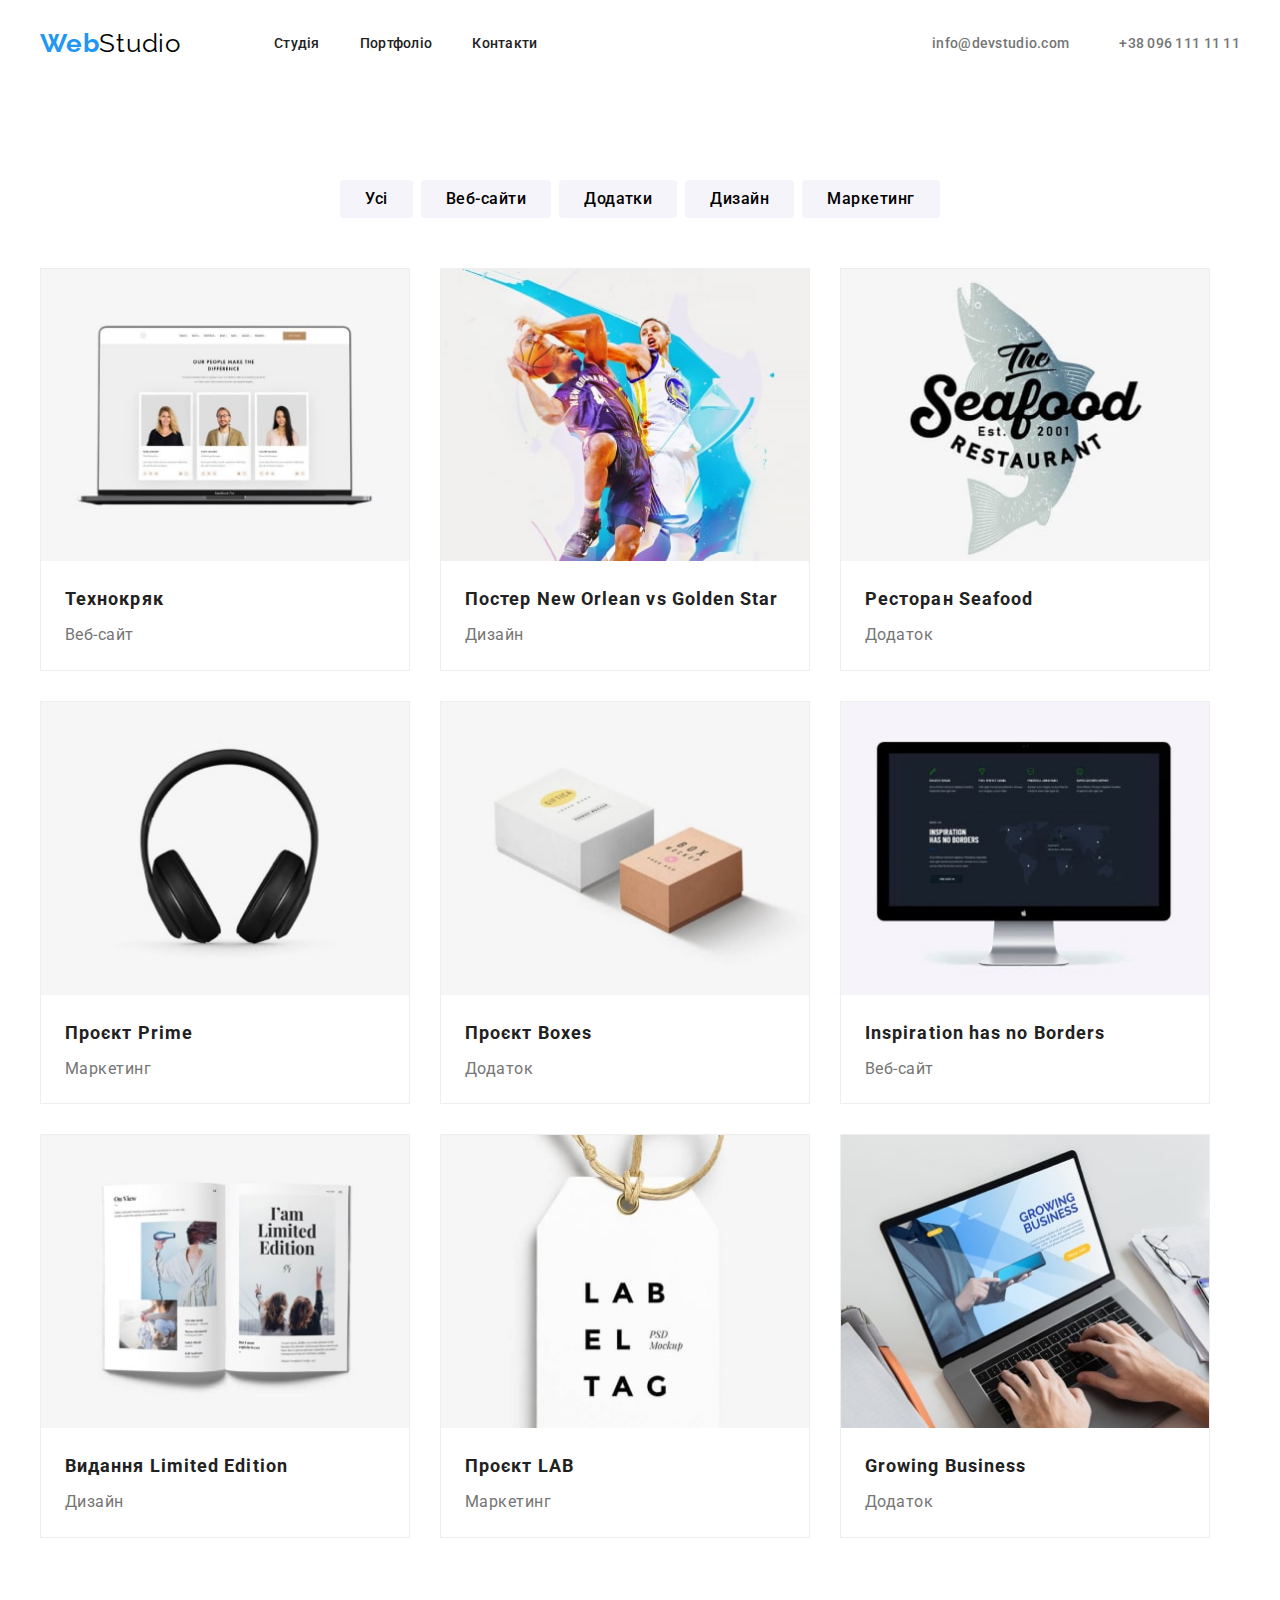
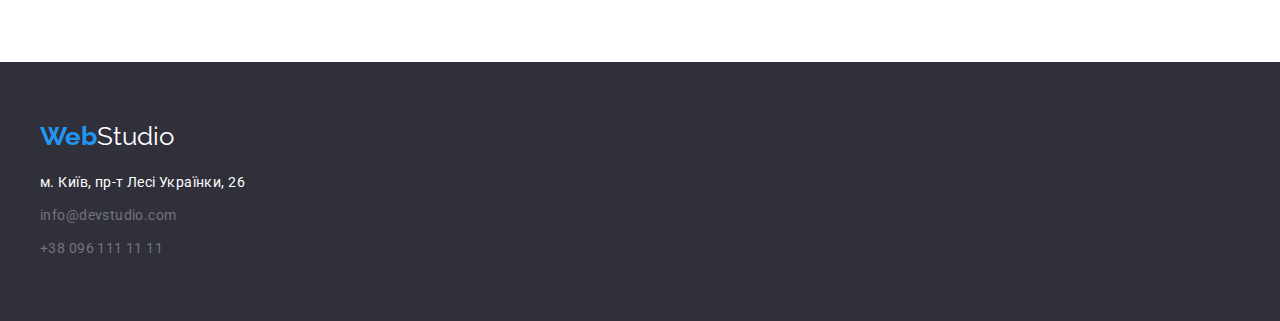
==== portfolio.html @ 76a01868 "Initial commit" ====
<!DOCTYPE html>
<html lang="uk">

<head>
	<meta charset="UTF-8">
	<meta http-equiv="X-UA-Compatible" content="IE=edge">
	<meta name="viewport" content="width=device-width, initial-scale=1.0">
	<title>WebStudio</title>
	<link rel="preconnect" href="https://fonts.googleapis.com">
	<link rel="preconnect" href="https://fonts.gstatic.com" crossorigin>
	<link
		href="https://fonts.googleapis.com/css2?family=Oleo+Script&family=Raleway:wght@700&family=Roboto:wght@400;500;700;900&display=swap"
		rel="stylesheet">
	<link rel="stylesheet" href="https://cdnjs.cloudflare.com/ajax/libs/modern-normalize/1.1.0/modern-normalize.min.css">
	<link rel="stylesheet" href="./css/style.css">
</head>

<body>
	<header class="header">
		<div class="container">
			<nav class="menu">
				<a class="menu-logo" href="#">
					<span class="menu-web">Web</span>Studio
				</a>
				<ul class="menu-list list">
					<li class="link"> <a href="./index.html" class="menu-link active">Студія</a></li>
					<li class="link"> <a href="./portfolio.html" class="menu-link">Портфоліо</a></li>
					<li class="link"> <a href="" class="menu-link">Контакти</a></li>
				</ul>
				<ul class="contact-list list">
					<li class="contact"><a class="contact-link" href="mailto:info@devstudio.com">info@devstudio.com</a></li>
					<li class="contact"><a class="contact-link" href="tel:+380961111111">+38 096 111 11 11</a></li>
				</ul>
			</nav>
		</div>
	</header>

	<main>
		<section class="portfolio">
			<div class="container">
				<ul class="portfolio-nav list">
					<li class="btn-link"><button class="portfolio-btn" type="button">
							Усі
						</button>
					</li>
					<li class="btn-link">
						<button class="portfolio-btn" type="button">
							Веб-сайти
						</button>
					</li>
					<li class="btn-link">
						<button class="portfolio-btn" type="button">
							Додатки
						</button>
					</li>
					<li class="btn-link">
						<button class="portfolio-btn" type="button">
							Дизайн
						</button>
					</li>
					<li class="btn-link">
						<button class="portfolio-btn" type="button">
							Маркетинг
						</button>
					</li>
				</ul>
				<ul class="portfolio-projects list">
					<li class="portfolio-link">
						<a href="">
							<img src="./image/portfolio/img1.jpg" alt="сайт">
							<h3 class="portfolio-title">
								Технокряк
							</h3>
							<p class="portfolio-text">
								Веб-сайт
							</p>
						</a>
					</li>
					<li class="portfolio-link">
						<a href="">
							<img src="./image/portfolio/img2.jpg" alt="сайт">
							<h3 class="portfolio-title">
								Постер New Orlean vs Golden Star
							</h3>
							<p class="portfolio-text">
								Дизайн
							</p>
						</a>
					</li>
					<li class="portfolio-link">
						<a href="">
							<img src="./image/portfolio/img3.jpg" alt="сайт">
							<h3 class="portfolio-title">
								Ресторан Seafood
							</h3>
							<p class="portfolio-text">
								Додаток
							</p>
						</a>
					</li>
					<li class="portfolio-link">
						<a href="">
							<img src="./image/portfolio/img4.jpg" alt="сайт">
							<h3 class="portfolio-title">
								Проєкт Prime
							</h3>
							<p class="portfolio-text">
								Маркетинг
							</p>
						</a>
					</li>
					<li class="portfolio-link">
						<a href="">
							<img src="./image/portfolio/img5.jpg" alt="сайт">
							<h3 class="portfolio-title">
								Проєкт Boxes
							</h3>
							<p class="portfolio-text">
								Додаток
							</p>
						</a>
					</li>
					<li class="portfolio-link">
						<a href="">
							<img src="./image/portfolio/img6.jpg" alt="сайт">
							<h3 class="portfolio-title">
								Inspiration has no Borders
							</h3>
							<p class="portfolio-text">
								Веб-сайт
							</p>
						</a>
					</li>
					<li class="portfolio-link">
						<a href="">
							<img src="./image/portfolio/img7.jpg" alt="сайт">
							<h3 class="portfolio-title">
								Видання Limited Edition
							</h3>
							<p class="portfolio-text">
								Дизайн
							</p>
						</a>
					</li>
					<li class="portfolio-link">
						<a href="">
							<img src="./image/portfolio/img8.jpg" alt="сайт">
							<h3 class="portfolio-title">
								Проєкт LAB
							</h3>
							<p class="portfolio-text">
								Маркетинг
							</p>
						</a>
					</li>
					<li class="portfolio-link">
						<a href="">
							<img src="./image/portfolio/img9.jpg" alt="сайт">
							<h3 class="portfolio-title">
								Growing Business
							</h3>
							<p class="portfolio-text">
								Додаток
							</p>
						</a>
					</li>
				</ul>
			</div>
		</section>
	</main>

	<footer>
		<div class="container">
			<a class="footer-logo" href="#">
				<span class="menu-web">Web</span>Studio
			</a>
			<address class="info">
				<ul class="info-list list">
					<li class="info-box"><a class="info-link address" href="#">м. Київ, пр-т Лесі Українки, 26</a></li>
					<li class="info-box"><a class="info-link" href="mailto:info@devstudio.com">info@devstudio.com</a></li>
					<li class="info-box"><a class="info-link" href="tel:+380961111111">+38 096 111 11 11</a></li>
				</ul>
			</address>
		</div>
	</footer>
</body>

</html>
---- css/style.css ----
/* основной цвет   #212121 */
/* вторичный цвет #757575 */
/* доп цвет #FFFFFF и  #FFFFFF99 60% */
/* акцент #2196F3 */

:root {
	--global-color: #212121;
	--focus-color: #2196F3;
	--second-color: #757575;
	--white-text-color: #ffffff;
}

body {
	font-family: 'Roboto', sans-serif;
	background: #FFFFFF;
	font-size: 14px;
	color: var(--global-color);
}

.container {
	width: 1230px;
	margin: 0 auto;
	padding: 0 15px 0 15px;
}

.list {
	list-style-type: none;
}

h1,
h2,
h3,
h4,
ul,
p {
	padding: 0;
	margin: 0;
	border: 0;
}
a {
	text-decoration: none;
	color: var(--global-color);
}

button {
	border:none;
	cursor: pointer;
}

:focus {
	outline: none;
}

.button {
	display: inline-block;
	border-radius: 4px;

	background-color: var(--focus-color);
	color: var(--white-text-color);
	font-family: inherit;
}

.active {
	color: var(--focus-color);
}

img {
	display: block;
	max-width: 100%;
	height: auto;
}

/* ---------header -----------*/



.menu {
	display: flex;
	align-items: center;
}

.menu-logo {
	font-family: 'Raleway', sans-serif;
	color: #000000;
	font-size: 26px;
	letter-spacing: 0.03em;
	line-height: 1.2;
}

.menu-web {
	color: var(--focus-color);
	font-weight: 700;
}

.menu-list {
	display: flex;
	margin-left: 93px;
}

.menu-link {
	display: block;
	padding-top: 32px;
	padding-bottom: 32px;

	font-weight: 500;
	line-height: 1.6;
	letter-spacing: 0.02em;
	color: var(--global-color);
}


.link:not(:last-child) {
	margin-right: 40px;
}

.menu-link:hover,
.menu-link:focus  {
	color: var(--focus-color);
}

.contact-list {
	display: flex;
	margin-left: auto;
}

.contact:not(:last-child) {
	margin-right: 50px;
}

.contact-link {
	display: block;
	padding-top: 32px;
	padding-bottom: 32px;

	font-weight: 500;
	color: var(--second-color);
	letter-spacing: 0.02em;
}

.contact-link:hover,
.contact-link:focus {
	color: var(--focus-color);
}


/* --------hero------ */


.hero {
	padding-top: 200px;
	padding-bottom: 200px;
	text-align: center;

	outline: 1px solid #188CE8;
	background: #2F303A;
}

.hero-title {
	margin-bottom: 30px;

	text-transform: uppercase;
	font-weight: 900;
	font-size: 44px;
	line-height: 1.4;
	letter-spacing: 0.06em;
	color: var(--white-text-color);
}

.hero-btn {
	padding: 10px 32px;
	min-width: 216px;
	
	font-weight: 700;
	font-size: 16px;
	line-height: 1.8;
	letter-spacing: 0.06em;
	box-shadow: 0px 4px 4px rgba(0, 0, 0, 0.15);
}

.hero-btn:hover,
.hero-btn:focus {
	background-color: #188CE8;
}



/*--------- projects -----------*/

.projects {
	padding-top: 94px;
}


.section-title {
margin-bottom:  50px;
text-align: center;

	font-weight: 700;
	font-size: 36px;
	line-height: 1.2;
	letter-spacing: 0.03em;
}

.hidden {
	position: absolute;
	width: 1px;
	height: 1px;
	margin: -1px;
	border: 0;
	padding: 0;
	white-space: nowrap;
	clip-path: inset(100%);
	clip: rect(0 0 0 0);
	overflow: hidden;
}

.work {
	padding: 94px 0;
}

.projects-list {
	display: flex;
}

.projects-link:not(:last-child) {
	margin-right: 30px;
}

.project-title {
margin-bottom: 10px;

	font-weight: 700;
	line-height: 1.1;
	letter-spacing: 0.03em;
	text-transform: uppercase;
}

.project-text {
	line-height: 1.7;
	letter-spacing: 0.03em;
	color:var(--second-color);
}

.projects-foto {
	display: flex;
	justify-content: space-between;
}


/*------- team ---------*/

.team {
	padding: 94px 0;
	background-color: #F5F4FA;
}

.team-list {
	display: flex;
	justify-content: space-between;
}

.team-link {
	box-shadow: 0px 1px 3px rgba(0, 0, 0, 0.12), 0px 1px 1px rgba(0, 0, 0, 0.14), 0px 2px 1px rgba(0, 0, 0, 0.2);
	border-radius: 0px 0px 4px 4px;
}

.team-title {
	padding: 30px 0 10px;
	text-align: center;

	font-weight: 500;
	font-size: 16px;
	line-height: 1.2;
	letter-spacing: 0.03em;
}

.team-text {
	text-align: center;
	padding-bottom:  30px;

	font-size: 16px;
	line-height: 1.2;
	letter-spacing: 0.03em;

	color: var(--second-color);
}



/* -----------footer -------------- */

footer {
	background: #2F303A;
	padding-top: 60px;
	padding-bottom: 60px;
}

.footer-logo {
	font-family: 'Raleway', sans-serif;
	font-size: 26px;

	color: var(--white-text-color);
}


.info-link {
	font-family: 'Roboto';
	font-style: normal;
	font-size: 14px;
	line-height: 1.7;
	letter-spacing: 0.03em;

	color: var(--second-color);
}

.info {
	margin-top: 20px;
}

.info a:hover,
.info a:focus {
	color: var(--focus-color);
}

.address {
	color: var(--white-text-color);
}

.info-box:not(:last-child) {
	margin-bottom: 9px;
}




/*--------- PORTFOLIO -------------*/



.portfolio {
	padding-top: 94px;
	padding-bottom: 94px;
}

.portfolio-nav {
	display: flex;
	justify-content: center;
	margin-bottom: 50px;
}

.btn-link:not(:last-child) {
	margin-right: 8px;
}

.portfolio-btn {
	display: inline-block;
	padding: 6px 25px;

	font-family: inherit;
	font-weight: 500;
	font-size: 16px;
	line-height: 1.6;
	letter-spacing: 0.03em;
	border-radius: 4px;
	cursor: pointer;

	background: #F5F4FA;
}

.portfolio-btn:hover,
.portfolio-btn:focus {
	background: var(--focus-color);
	color: var(--white-text-color);
}


.portfolio-projects {
	display: flex;
	flex-wrap: wrap;
}

.portfolio-link {
	width: 370px;
	margin-bottom: 30px;

	border: 1px solid #EEEEEE;
}

.portfolio-link:not(:last-child) {
	margin-right: 30px;
}

.portfolio-title {
	padding: 20px 24px 4px;

	font-weight: 700;
	font-size: 18px;
	line-height: 2;
	letter-spacing: 0.06em;
}

.portfolio-text {
	padding: 0 24px 20px;

	font-size: 16px;
	line-height: 1.8;
	letter-spacing: 0.03em;
	color: var(--second-color);
}
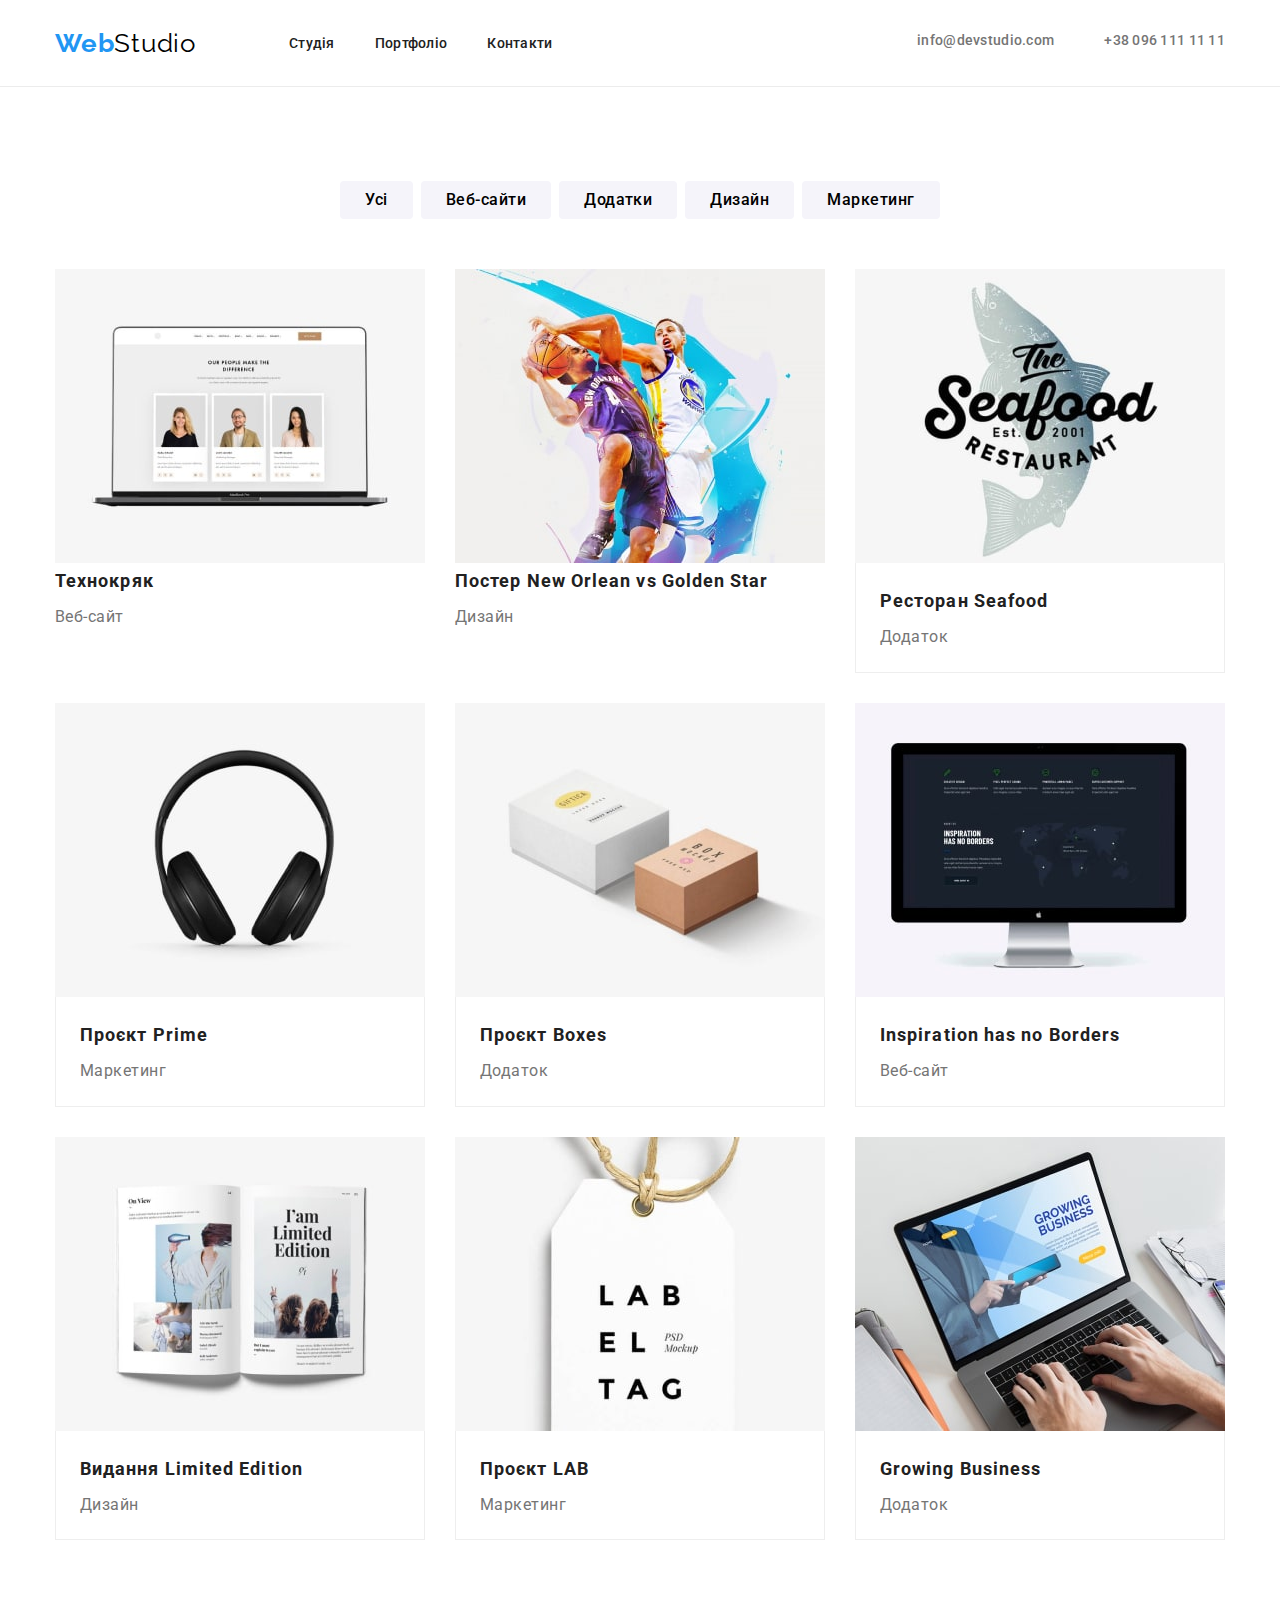
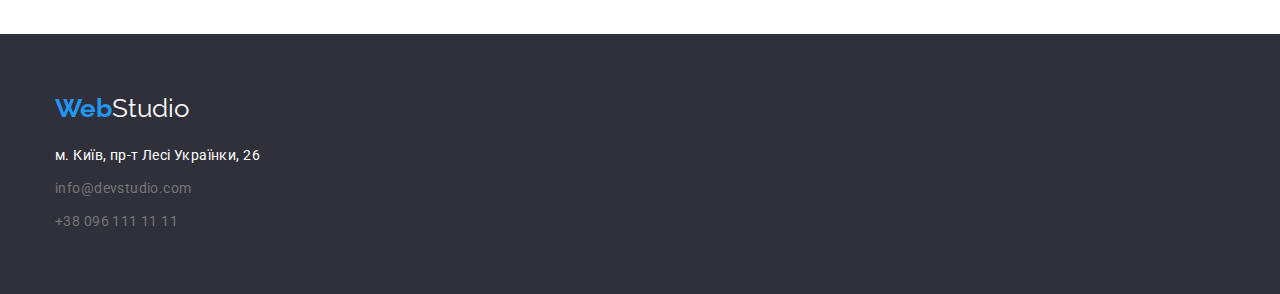
==== commit c3c0b0d2: "edits" ====
--- a/portfolio.html
+++ b/portfolio.html
@@ -17,7 +17,7 @@
 
 <body>
 	<header class="header">
-		<div class="container">
+		<div class="container headr-box">
 			<nav class="menu">
 				<a class="menu-logo" href="#">
 					<span class="menu-web">Web</span>Studio
@@ -27,11 +27,11 @@
 					<li class="link"> <a href="./portfolio.html" class="menu-link">Портфоліо</a></li>
 					<li class="link"> <a href="" class="menu-link">Контакти</a></li>
 				</ul>
-				<ul class="contact-list list">
-					<li class="contact"><a class="contact-link" href="mailto:info@devstudio.com">info@devstudio.com</a></li>
-					<li class="contact"><a class="contact-link" href="tel:+380961111111">+38 096 111 11 11</a></li>
-				</ul>
 			</nav>
+			<ul class="contact-list list">
+				<li class="contact"><a class="contact-link" href="mailto:info@devstudio.com">info@devstudio.com</a></li>
+				<li class="contact"><a class="contact-link" href="tel:+380961111111">+38 096 111 11 11</a></li>
+			</ul>
 		</div>
 	</header>
 
@@ -90,78 +90,92 @@
 					<li class="portfolio-link">
 						<a href="">
 							<img src="./image/portfolio/img3.jpg" alt="сайт">
-							<h3 class="portfolio-title">
-								Ресторан Seafood
-							</h3>
-							<p class="portfolio-text">
-								Додаток
-							</p>
+							<div class="box-content">
+								<h3 class="portfolio-title">
+									Ресторан Seafood
+								</h3>
+								<p class="portfolio-text">
+									Додаток
+								</p>
+							</div>
 						</a>
 					</li>
 					<li class="portfolio-link">
 						<a href="">
 							<img src="./image/portfolio/img4.jpg" alt="сайт">
-							<h3 class="portfolio-title">
-								Проєкт Prime
-							</h3>
-							<p class="portfolio-text">
-								Маркетинг
-							</p>
+							<div class="box-content">
+								<h3 class="portfolio-title">
+									Проєкт Prime
+								</h3>
+								<p class="portfolio-text">
+									Маркетинг
+								</p>
+							</div>
 						</a>
 					</li>
 					<li class="portfolio-link">
 						<a href="">
 							<img src="./image/portfolio/img5.jpg" alt="сайт">
-							<h3 class="portfolio-title">
-								Проєкт Boxes
-							</h3>
-							<p class="portfolio-text">
-								Додаток
-							</p>
+							<div class="box-content">
+								<h3 class="portfolio-title">
+									Проєкт Boxes
+								</h3>
+								<p class="portfolio-text">
+									Додаток
+								</p>
+							</div>
 						</a>
 					</li>
 					<li class="portfolio-link">
 						<a href="">
 							<img src="./image/portfolio/img6.jpg" alt="сайт">
-							<h3 class="portfolio-title">
-								Inspiration has no Borders
-							</h3>
-							<p class="portfolio-text">
-								Веб-сайт
-							</p>
+							<div class="box-content">
+								<h3 class="portfolio-title">
+									Inspiration has no Borders
+								</h3>
+								<p class="portfolio-text">
+									Веб-сайт
+								</p>
+							</div>
 						</a>
 					</li>
 					<li class="portfolio-link">
 						<a href="">
 							<img src="./image/portfolio/img7.jpg" alt="сайт">
-							<h3 class="portfolio-title">
-								Видання Limited Edition
-							</h3>
-							<p class="portfolio-text">
-								Дизайн
-							</p>
+							<div class="box-content">
+								<h3 class="portfolio-title">
+									Видання Limited Edition
+								</h3>
+								<p class="portfolio-text">
+									Дизайн
+								</p>
+							</div>
 						</a>
 					</li>
 					<li class="portfolio-link">
 						<a href="">
 							<img src="./image/portfolio/img8.jpg" alt="сайт">
-							<h3 class="portfolio-title">
-								Проєкт LAB
-							</h3>
-							<p class="portfolio-text">
-								Маркетинг
-							</p>
+							<div class="box-content">
+								<h3 class="portfolio-title">
+									Проєкт LAB
+								</h3>
+								<p class="portfolio-text">
+									Маркетинг
+								</p>
+							</div>
 						</a>
 					</li>
 					<li class="portfolio-link">
 						<a href="">
 							<img src="./image/portfolio/img9.jpg" alt="сайт">
-							<h3 class="portfolio-title">
-								Growing Business
-							</h3>
-							<p class="portfolio-text">
-								Додаток
-							</p>
+							<div class="box-content">
+								<h3 class="portfolio-title">
+									Growing Business
+								</h3>
+								<p class="portfolio-text">
+									Додаток
+								</p>
+							</div>
 						</a>
 					</li>
 				</ul>
--- a/css/style.css
+++ b/css/style.css
@@ -18,7 +18,7 @@
 }
 
 .container {
-	width: 1230px;
+	width: 1200px;
 	margin: 0 auto;
 	padding: 0 15px 0 15px;
 }
@@ -72,7 +72,9 @@
 
 /* ---------header -----------*/
 
-
+.header {
+	border-bottom: 1px solid #ECECEC;
+}
 
 .menu {
 	display: flex;
@@ -118,6 +120,15 @@
 	color: var(--focus-color);
 }
 
+.headr-box {
+	display: flex;
+}
+
+.menu-contact {
+	display: flex;
+	margin-right: 0;
+}
+
 .contact-list {
 	display: flex;
 	margin-left: auto;
@@ -151,12 +162,12 @@
 	padding-bottom: 200px;
 	text-align: center;
 
-	outline: 1px solid #188CE8;
 	background: #2F303A;
 }
 
 .hero-title {
-	margin-bottom: 30px;
+	width: 696px;
+	margin: 0 auto 30px;
 
 	text-transform: uppercase;
 	font-weight: 900;
@@ -220,11 +231,9 @@
 
 .projects-list {
 	display: flex;
-}
-
-.projects-link:not(:last-child) {
-	margin-right: 30px;
-}
+	gap: 30px;
+}
+
 
 .project-title {
 margin-bottom: 10px;
@@ -260,12 +269,14 @@
 }
 
 .team-link {
+	background-color: var(--white-text-color);
 	box-shadow: 0px 1px 3px rgba(0, 0, 0, 0.12), 0px 1px 1px rgba(0, 0, 0, 0.14), 0px 2px 1px rgba(0, 0, 0, 0.2);
 	border-radius: 0px 0px 4px 4px;
 }
 
 .team-title {
-	padding: 30px 0 10px;
+	padding-top: 39px; 
+	margin-bottom: 10px;
 	text-align: center;
 
 	font-weight: 500;
@@ -296,9 +307,11 @@
 }
 
 .footer-logo {
+	display: block;
+	margin-bottom: 20px;
+
 	font-family: 'Raleway', sans-serif;
 	font-size: 26px;
-
 	color: var(--white-text-color);
 }
 
@@ -313,9 +326,6 @@
 	color: var(--second-color);
 }
 
-.info {
-	margin-top: 20px;
-}
 
 .info a:hover,
 .info a:focus {
@@ -377,21 +387,21 @@
 .portfolio-projects {
 	display: flex;
 	flex-wrap: wrap;
+	gap: 30px;
 }
 
 .portfolio-link {
 	width: 370px;
-	margin-bottom: 30px;
-
+}
+
+.box-content {
+	padding: 20px 24px;
 	border: 1px solid #EEEEEE;
-}
-
-.portfolio-link:not(:last-child) {
-	margin-right: 30px;
+	border-top: none;
 }
 
 .portfolio-title {
-	padding: 20px 24px 4px;
+	margin-bottom: 4px;
 
 	font-weight: 700;
 	font-size: 18px;
@@ -400,8 +410,6 @@
 }
 
 .portfolio-text {
-	padding: 0 24px 20px;
-
 	font-size: 16px;
 	line-height: 1.8;
 	letter-spacing: 0.03em;
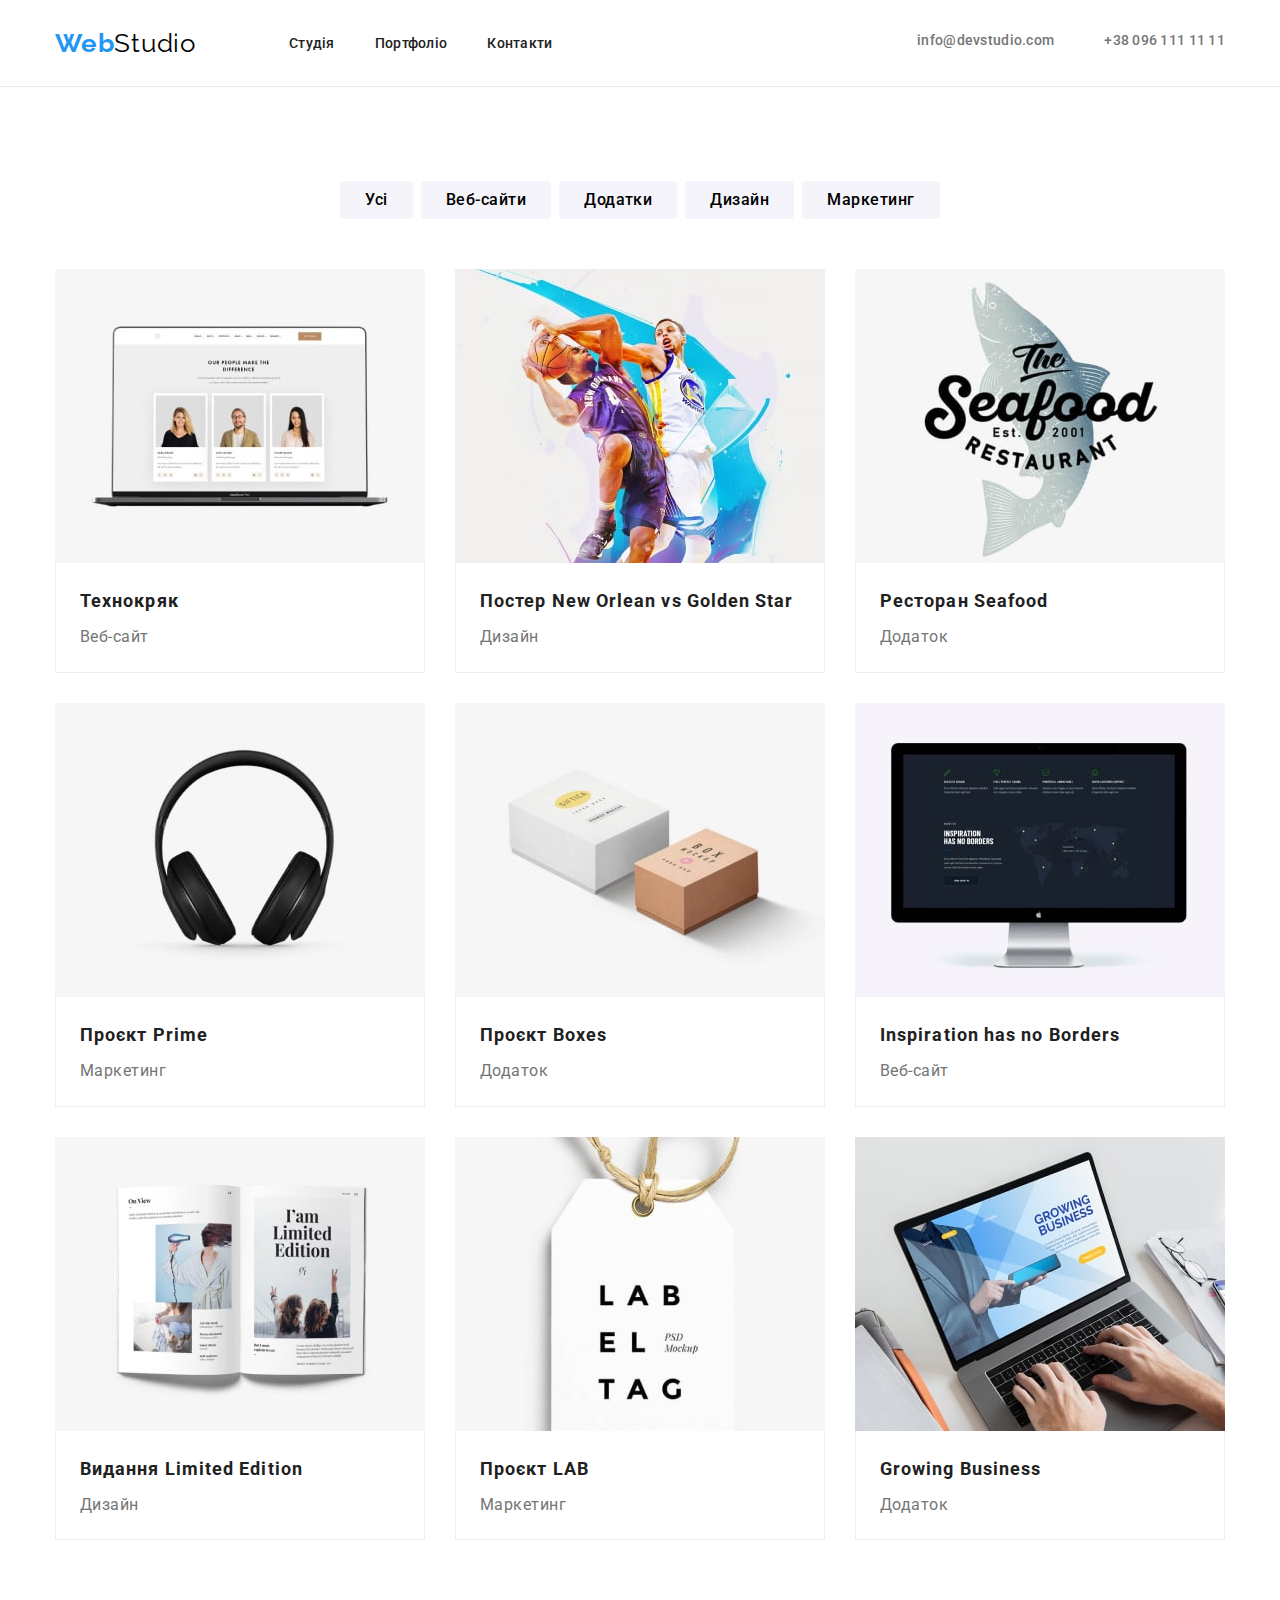
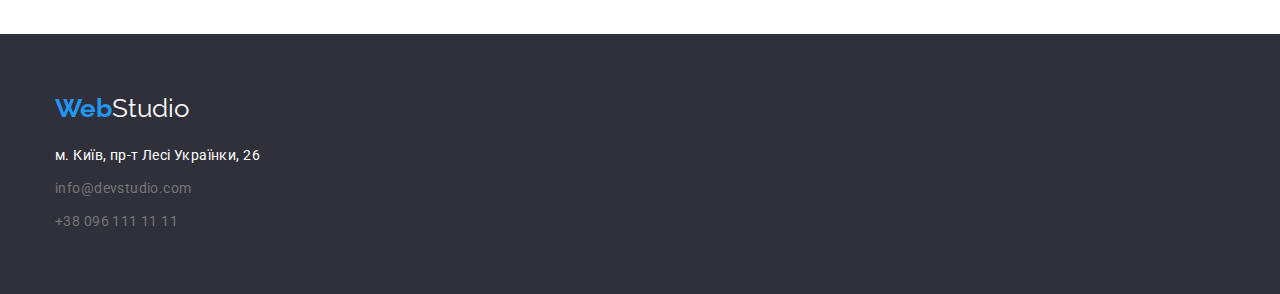
==== commit a279ad62: "border cards" ====
--- a/portfolio.html
+++ b/portfolio.html
@@ -64,121 +64,134 @@
 						</button>
 					</li>
 				</ul>
+
 				<ul class="portfolio-projects list">
 					<li class="portfolio-link">
 						<a href="">
 							<img src="./image/portfolio/img1.jpg" alt="сайт">
-							<h3 class="portfolio-title">
-								Технокряк
-							</h3>
-							<p class="portfolio-text">
-								Веб-сайт
-							</p>
-						</a>
-					</li>
-					<li class="portfolio-link">
-						<a href="">
-							<img src="./image/portfolio/img2.jpg" alt="сайт">
-							<h3 class="portfolio-title">
-								Постер New Orlean vs Golden Star
-							</h3>
-							<p class="portfolio-text">
-								Дизайн
-							</p>
-						</a>
-					</li>
-					<li class="portfolio-link">
-						<a href="">
-							<img src="./image/portfolio/img3.jpg" alt="сайт">
 							<div class="box-content">
 								<h3 class="portfolio-title">
-									Ресторан Seafood
-								</h3>
-								<p class="portfolio-text">
-									Додаток
-								</p>
-							</div>
-						</a>
-					</li>
-					<li class="portfolio-link">
-						<a href="">
-							<img src="./image/portfolio/img4.jpg" alt="сайт">
-							<div class="box-content">
-								<h3 class="portfolio-title">
-									Проєкт Prime
-								</h3>
-								<p class="portfolio-text">
-									Маркетинг
-								</p>
-							</div>
-						</a>
-					</li>
-					<li class="portfolio-link">
-						<a href="">
-							<img src="./image/portfolio/img5.jpg" alt="сайт">
-							<div class="box-content">
-								<h3 class="portfolio-title">
-									Проєкт Boxes
-								</h3>
-								<p class="portfolio-text">
-									Додаток
-								</p>
-							</div>
-						</a>
-					</li>
-					<li class="portfolio-link">
-						<a href="">
-							<img src="./image/portfolio/img6.jpg" alt="сайт">
-							<div class="box-content">
-								<h3 class="portfolio-title">
-									Inspiration has no Borders
+									Технокряк
 								</h3>
 								<p class="portfolio-text">
 									Веб-сайт
 								</p>
-							</div>
 						</a>
-					</li>
-					<li class="portfolio-link">
-						<a href="">
-							<img src="./image/portfolio/img7.jpg" alt="сайт">
-							<div class="box-content">
-								<h3 class="portfolio-title">
-									Видання Limited Edition
-								</h3>
-								<p class="portfolio-text">
-									Дизайн
-								</p>
-							</div>
-						</a>
-					</li>
-					<li class="portfolio-link">
-						<a href="">
-							<img src="./image/portfolio/img8.jpg" alt="сайт">
-							<div class="box-content">
-								<h3 class="portfolio-title">
-									Проєкт LAB
-								</h3>
-								<p class="portfolio-text">
-									Маркетинг
-								</p>
-							</div>
-						</a>
-					</li>
-					<li class="portfolio-link">
-						<a href="">
-							<img src="./image/portfolio/img9.jpg" alt="сайт">
-							<div class="box-content">
-								<h3 class="portfolio-title">
-									Growing Business
-								</h3>
-								<p class="portfolio-text">
-									Додаток
-								</p>
-							</div>
-						</a>
-					</li>
-				</ul>
+			</div>
+			</li>
+
+			<li class="portfolio-link">
+				<a href="">
+					<img src="./image/portfolio/img2.jpg" alt="сайт">
+					<div class="box-content">
+						<h3 class="portfolio-title">
+							Постер New Orlean vs Golden Star
+						</h3>
+						<p class="portfolio-text">
+							Дизайн
+						</p>
+					</div>
+				</a>
+
+			</li>
+			<li class="portfolio-link">
+				<a href="">
+					<img src="./image/portfolio/img3.jpg" alt="сайт">
+					<div class="box-content">
+						<h3 class="portfolio-title">
+							Ресторан Seafood
+						</h3>
+						<p class="portfolio-text">
+							Додаток
+						</p>
+					</div>
+				</a>
+
+			</li>
+			<li class="portfolio-link">
+				<a href="">
+					<img src="./image/portfolio/img4.jpg" alt="сайт">
+					<div class="box-content">
+						<h3 class="portfolio-title">
+							Проєкт Prime
+						</h3>
+						<p class="portfolio-text">
+							Маркетинг
+						</p>
+					</div>
+				</a>
+			</li>
+
+			<li class="portfolio-link">
+				<a href="">
+					<img src="./image/portfolio/img5.jpg" alt="сайт">
+					<div class="box-content">
+						<h3 class="portfolio-title">
+							Проєкт Boxes
+						</h3>
+						<p class="portfolio-text">
+							Додаток
+						</p>
+					</div>
+				</a>
+			</li>
+
+			<li class="portfolio-link">
+				<a href="">
+					<img src="./image/portfolio/img6.jpg" alt="сайт">
+					<div class="box-content">
+						<h3 class="portfolio-title">
+							Inspiration has no Borders
+						</h3>
+						<p class="portfolio-text">
+							Веб-сайт
+						</p>
+					</div>
+				</a>
+			</li>
+
+			<li class="portfolio-link">
+				<a href="">
+					<img src="./image/portfolio/img7.jpg" alt="сайт">
+					<div class="box-content">
+						<h3 class="portfolio-title">
+							Видання Limited Edition
+						</h3>
+						<p class="portfolio-text">
+							Дизайн
+						</p>
+					</div>
+				</a>
+			</li>
+
+			<li class="portfolio-link">
+				<a href="">
+					<img src="./image/portfolio/img8.jpg" alt="сайт">
+					<div class="box-content">
+						<h3 class="portfolio-title">
+							Проєкт LAB
+						</h3>
+						<p class="portfolio-text">
+							Маркетинг
+						</p>
+					</div>
+				</a>
+			</li>
+
+			<li class="portfolio-link">
+				<a href="">
+					<img src="./image/portfolio/img9.jpg" alt="сайт">
+					<div class="box-content">
+						<h3 class="portfolio-title">
+							Growing Business
+						</h3>
+						<p class="portfolio-text">
+							Додаток
+						</p>
+					</div>
+				</a>
+			</li>
+			</ul>
 			</div>
 		</section>
 	</main>
--- a/css/style.css
+++ b/css/style.css
@@ -238,6 +238,7 @@
 .project-title {
 margin-bottom: 10px;
 
+	font-size: 14px;
 	font-weight: 700;
 	line-height: 1.1;
 	letter-spacing: 0.03em;
